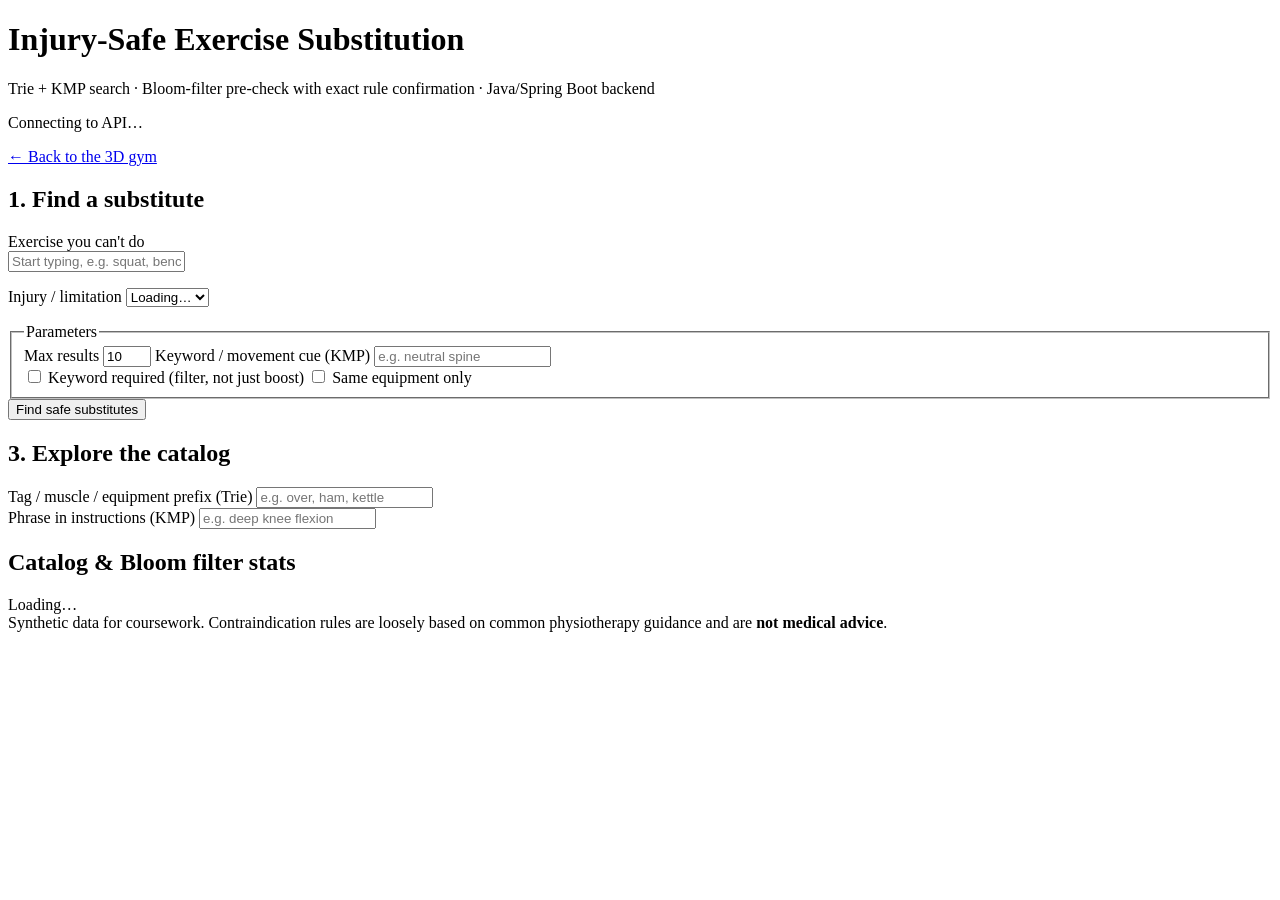
==== frontend/classic.html @ 025ae620 "Add 3D gym UI with guided flow; keep form UI as classic view Co-Authored-By: Claude Opus 5.5 <norepl" ====
<!doctype html>
<html lang="en">
<head>
  <meta charset="utf-8">
  <meta name="viewport" content="width=device-width, initial-scale=1">
  <title>Classic View · Exercise Substitution</title>
  <link rel="stylesheet" href="classic.css">
</head>
<body>
<header>
  <h1>Injury-Safe Exercise Substitution</h1>
  <p class="sub">Trie + KMP search · Bloom-filter pre-check with exact rule confirmation · Java/Spring Boot backend</p>
  <p id="health" class="muted">Connecting to API…</p>
  <p class="small"><a href="index.html">← Back to the 3D gym</a></p>
</header>

<main>
  <section class="card">
    <h2>1. Find a substitute</h2>
    <form id="subForm" autocomplete="off">
      <label for="exercise">Exercise you can't do</label>
      <div class="ac-wrap">
        <input id="exercise" placeholder="Start typing, e.g. squat, bench, press…" required>
        <ul id="acList" class="ac-list" hidden></ul>
      </div>
      <p id="acMeta" class="muted small"></p>

      <label for="injury">Injury / limitation</label>
      <select id="injury" required><option value="">Loading…</option></select>
      <p id="injuryInfo" class="muted small"></p>

      <fieldset>
        <legend>Parameters</legend>
        <div class="row">
          <label>Max results <input id="maxResults" type="number" min="1" max="50" value="10"></label>
          <label>Keyword / movement cue (KMP) <input id="keyword" placeholder="e.g. neutral spine"></label>
        </div>
        <div class="row">
          <label class="check"><input id="requireKeyword" type="checkbox"> Keyword required (filter, not just boost)</label>
          <label class="check"><input id="sameEquipmentOnly" type="checkbox"> Same equipment only</label>
        </div>
      </fieldset>
      <button type="submit" id="go">Find safe substitutes</button>
    </form>
    <div id="error" class="error" hidden></div>
  </section>

  <section id="resultSection" class="card" hidden>
    <h2>2. Results</h2>
    <div id="statusBanner"></div>
    <div id="targetInfo"></div>
    <details open>
      <summary><strong>Method used</strong> (pipeline)</summary>
      <div id="pipeline" class="pipeline"></div>
    </details>
    <table id="resultsTable">
      <thead><tr><th>#</th><th>Exercise</th><th>Score</th><th>Why accepted</th><th>Safety check</th></tr></thead>
      <tbody></tbody>
    </table>
    <details>
      <summary id="rejectedSummary">Rejected candidates</summary>
      <table id="rejectedTable">
        <thead><tr><th>Exercise</th><th>Stage</th><th>Method</th><th>Reason(s)</th></tr></thead>
        <tbody></tbody>
      </table>
    </details>
  </section>

  <section class="card">
    <h2>3. Explore the catalog</h2>
    <div class="row">
      <form id="tagForm" class="grow">
        <label for="tagPrefix">Tag / muscle / equipment prefix (Trie)</label>
        <input id="tagPrefix" placeholder="e.g. over, ham, kettle">
      </form>
      <form id="textForm" class="grow">
        <label for="phrase">Phrase in instructions (KMP)</label>
        <input id="phrase" placeholder="e.g. deep knee flexion">
      </form>
    </div>
    <div id="exploreOut"></div>
  </section>

  <section class="card">
    <h2>Catalog &amp; Bloom filter stats</h2>
    <div id="stats" class="muted">Loading…</div>
  </section>
</main>

<footer class="muted small">
  Synthetic data for coursework. Contraindication rules are loosely based on common physiotherapy guidance and are <strong>not medical advice</strong>.
</footer>
<script src="classic.js"></script>
</body>
</html>
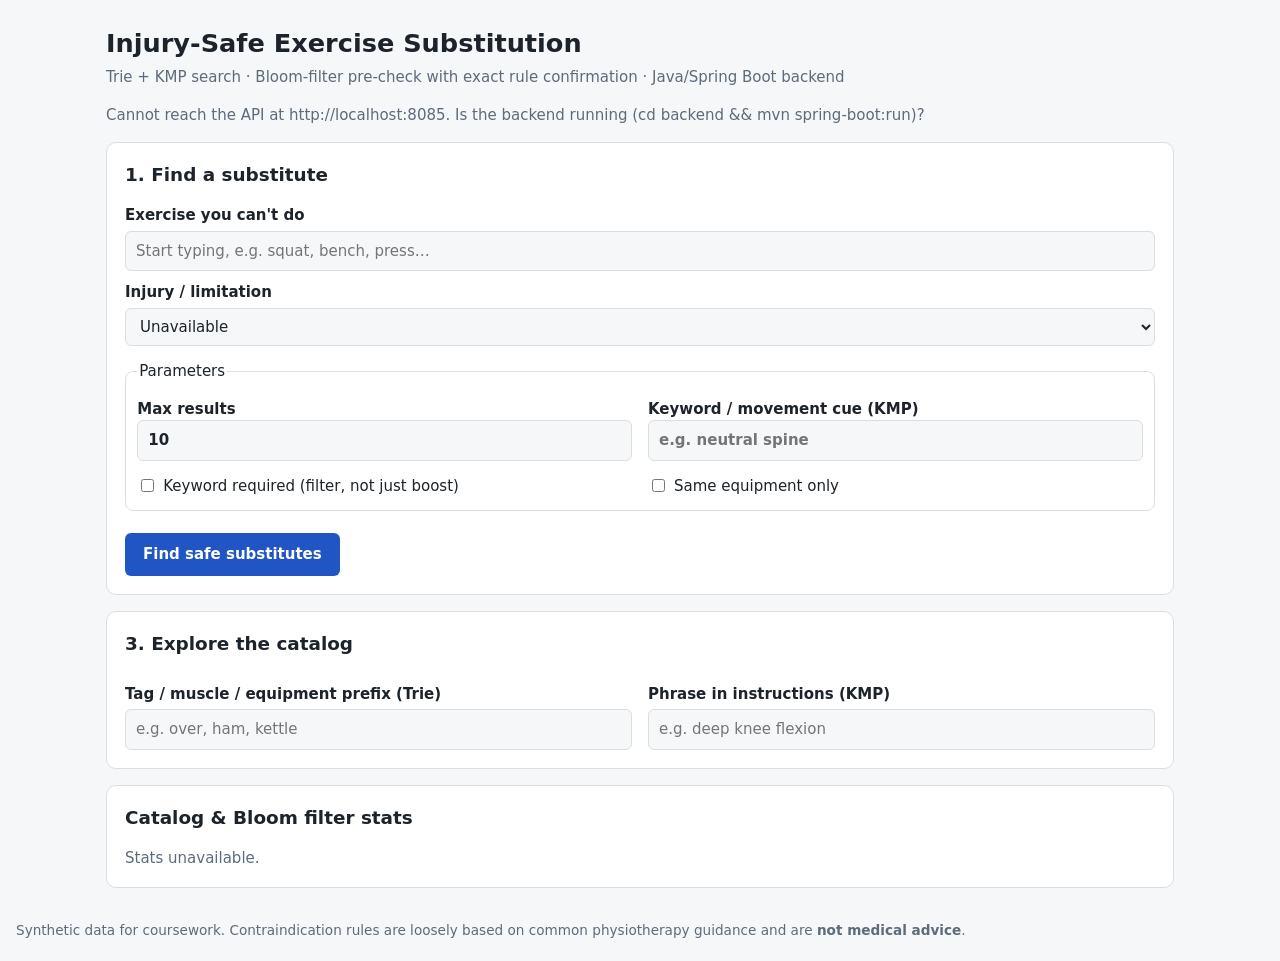
==== commit 525d4c9c: "Add gym station endpoints and plain-language injury areas Co-Authored-By: Claude Opus 5.5 <noreply@a" ====
--- a/frontend/classic.html
+++ b/frontend/classic.html
@@ -3,15 +3,14 @@
 <head>
   <meta charset="utf-8">
   <meta name="viewport" content="width=device-width, initial-scale=1">
-  <title>Classic View · Exercise Substitution</title>
-  <link rel="stylesheet" href="classic.css">
+  <title>Injury-Safe Exercise Substitution</title>
+  <link rel="stylesheet" href="style.css">
 </head>
 <body>
 <header>
   <h1>Injury-Safe Exercise Substitution</h1>
   <p class="sub">Trie + KMP search · Bloom-filter pre-check with exact rule confirmation · Java/Spring Boot backend</p>
   <p id="health" class="muted">Connecting to API…</p>
-  <p class="small"><a href="index.html">← Back to the 3D gym</a></p>
 </header>
 
 <main>
@@ -90,6 +89,6 @@
 <footer class="muted small">
   Synthetic data for coursework. Contraindication rules are loosely based on common physiotherapy guidance and are <strong>not medical advice</strong>.
 </footer>
-<script src="classic.js"></script>
+<script src="app.js"></script>
 </body>
 </html>
--- a/frontend/style.css
+++ b/frontend/style.css
@@ -0,0 +1,61 @@
+:root {
+  --bg: #f6f7f9; --card: #fff; --text: #1d232b; --muted: #5e6b7a; --border: #d9dee5;
+  --accent: #2155c4; --ok: #1d7a43; --ok-bg: #e5f5eb; --warn: #9a5b00; --warn-bg: #fff3dd;
+  --bad: #b3261e; --bad-bg: #fdeceb; --chip: #eef1f6;
+}
+@media (prefers-color-scheme: dark) {
+  :root {
+    --bg: #14171c; --card: #1d2129; --text: #e6e9ee; --muted: #9aa5b4; --border: #333a45;
+    --accent: #7aa2ff; --ok: #6fd39a; --ok-bg: #18352a; --warn: #f2c26b; --warn-bg: #3a2e16;
+    --bad: #ff8a80; --bad-bg: #3d1f1d; --chip: #2a303a;
+  }
+}
+* { box-sizing: border-box; }
+body { margin: 0; font: 15px/1.5 system-ui, -apple-system, Segoe UI, Roboto, sans-serif; background: var(--bg); color: var(--text); }
+header, main, footer { max-width: 1100px; margin: 0 auto; padding: 0 16px; }
+header { padding-top: 24px; }
+h1 { margin: 0 0 4px; font-size: 1.6rem; }
+h2 { margin-top: 0; font-size: 1.15rem; }
+.sub { margin: 0; color: var(--muted); }
+.card { background: var(--card); border: 1px solid var(--border); border-radius: 10px; padding: 18px; margin: 16px 0; }
+label { display: block; font-weight: 600; margin: 10px 0 4px; }
+label.check { font-weight: 400; display: flex; gap: 6px; align-items: center; }
+input, select, button { font: inherit; color: inherit; }
+input:not([type=checkbox]), select { width: 100%; padding: 8px 10px; border: 1px solid var(--border); border-radius: 6px; background: var(--bg); }
+fieldset { border: 1px solid var(--border); border-radius: 8px; margin: 14px 0; }
+.row { display: flex; gap: 16px; flex-wrap: wrap; }
+.row > * { flex: 1 1 240px; }
+.grow { flex: 1 1 300px; }
+button { margin-top: 8px; padding: 10px 18px; border: 0; border-radius: 6px; background: var(--accent); color: #fff; font-weight: 600; cursor: pointer; }
+button:disabled { opacity: .6; cursor: wait; }
+.muted { color: var(--muted); }
+.small { font-size: .85rem; margin: 4px 0; }
+.ac-wrap { position: relative; }
+.ac-list { position: absolute; z-index: 5; left: 0; right: 0; margin: 2px 0 0; padding: 0; list-style: none; background: var(--card); border: 1px solid var(--border); border-radius: 6px; max-height: 280px; overflow: auto; }
+.ac-list li { padding: 6px 10px; cursor: pointer; }
+.ac-list li:hover, .ac-list li.active { background: var(--chip); }
+.ac-list li small { color: var(--muted); margin-left: 6px; }
+.error { margin-top: 12px; padding: 10px 12px; border-radius: 6px; background: var(--bad-bg); color: var(--bad); }
+.banner { padding: 10px 12px; border-radius: 6px; margin-bottom: 10px; font-weight: 600; }
+.banner.ok { background: var(--ok-bg); color: var(--ok); }
+.banner.warn { background: var(--warn-bg); color: var(--warn); }
+table { width: 100%; border-collapse: collapse; margin-top: 10px; font-size: .9rem; }
+th, td { text-align: left; vertical-align: top; padding: 7px 8px; border-bottom: 1px solid var(--border); }
+th { color: var(--muted); font-weight: 600; }
+.chip { display: inline-block; padding: 1px 8px; border-radius: 999px; background: var(--chip); font-size: .8rem; margin: 1px 2px 1px 0; }
+.method { display: inline-block; padding: 2px 8px; border-radius: 4px; font-size: .75rem; font-weight: 700; font-family: ui-monospace, Menlo, monospace; }
+.m-neg { background: var(--ok-bg); color: var(--ok); }
+.m-fp { background: var(--warn-bg); color: var(--warn); }
+.m-bad { background: var(--bad-bg); color: var(--bad); }
+.pipeline { display: grid; grid-template-columns: repeat(auto-fit, minmax(220px, 1fr)); gap: 8px; margin: 8px 0; }
+.pipeline div { background: var(--bg); border: 1px solid var(--border); border-radius: 6px; padding: 8px; font-size: .85rem; }
+.pipeline b { display: block; font-size: .75rem; color: var(--muted); text-transform: uppercase; letter-spacing: .03em; }
+.snippet { font-family: ui-monospace, Menlo, monospace; font-size: .8rem; color: var(--muted); }
+mark { background: #ffe08a; color: #000; border-radius: 2px; }
+details { margin-top: 10px; }
+summary { cursor: pointer; }
+footer { padding: 16px; }
+@media (max-width: 640px) {
+  #resultsTable th:nth-child(4), #resultsTable td:nth-child(4) { display: none; }
+  table { font-size: .82rem; }
+}
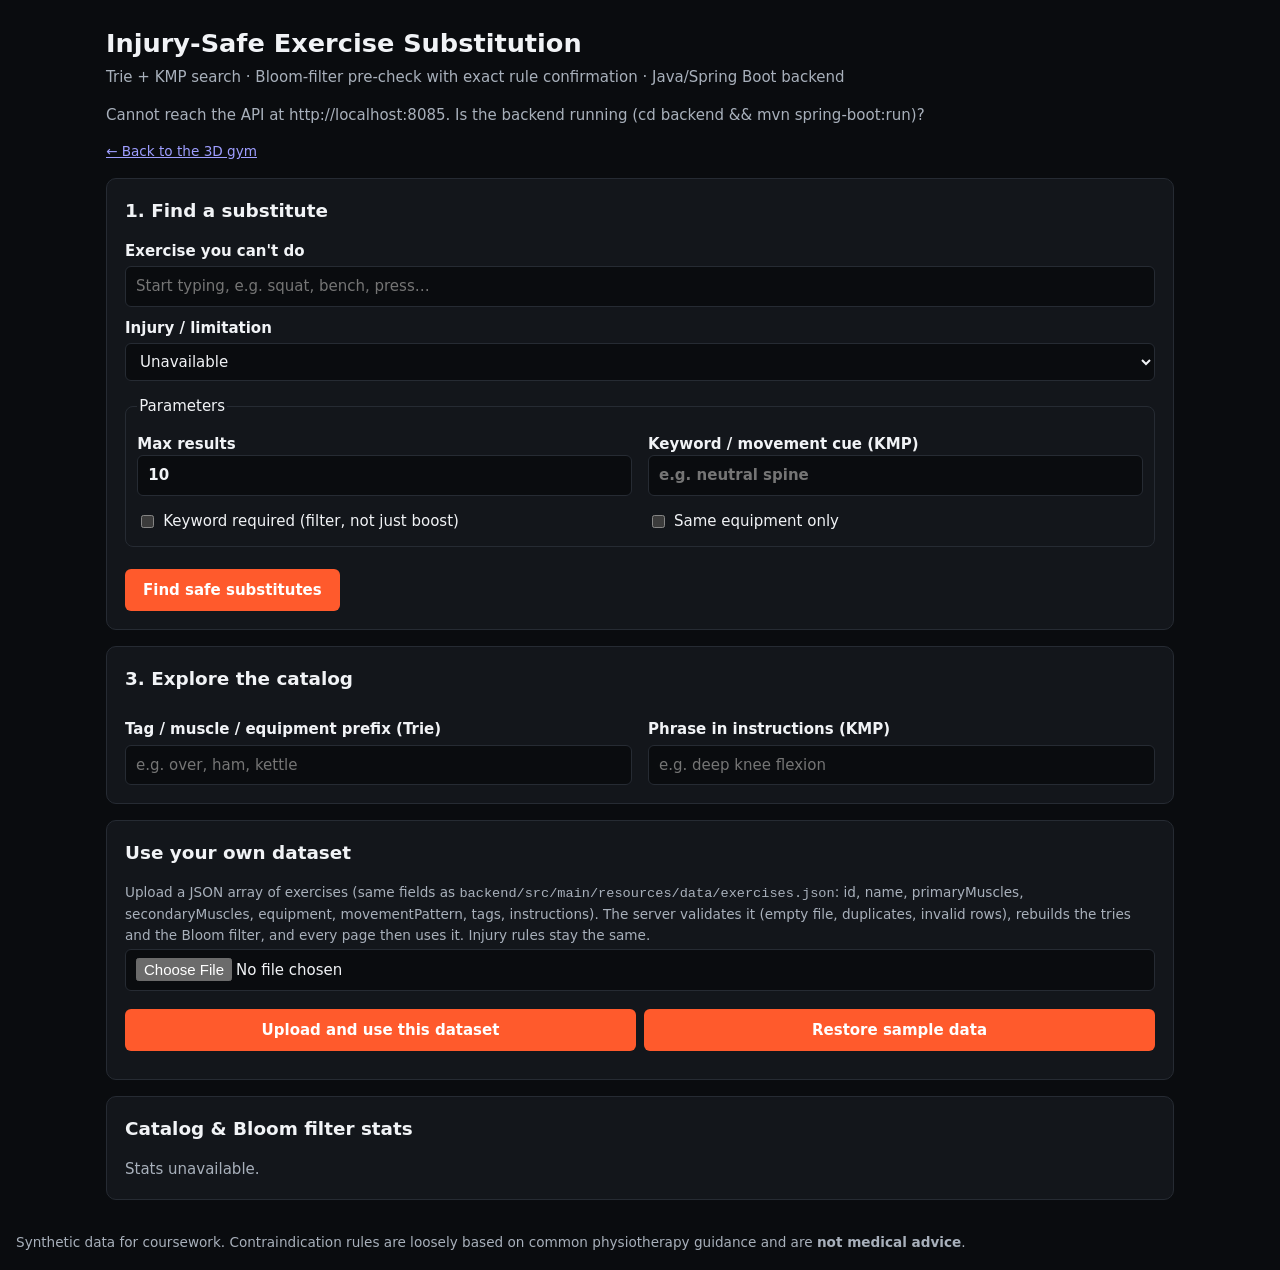
==== commit b340acaa: "Close guideline gaps: dataset upload, proposal, success criteria, charts - POST /api/catalog (valida" ====
--- a/frontend/classic.html
+++ b/frontend/classic.html
@@ -3,14 +3,15 @@
 <head>
   <meta charset="utf-8">
   <meta name="viewport" content="width=device-width, initial-scale=1">
-  <title>Injury-Safe Exercise Substitution</title>
-  <link rel="stylesheet" href="style.css">
+  <title>Classic View · Exercise Substitution</title>
+  <link rel="stylesheet" href="classic.css">
 </head>
 <body>
 <header>
   <h1>Injury-Safe Exercise Substitution</h1>
   <p class="sub">Trie + KMP search · Bloom-filter pre-check with exact rule confirmation · Java/Spring Boot backend</p>
   <p id="health" class="muted">Connecting to API…</p>
+  <p class="small"><a href="index.html">← Back to the 3D gym</a></p>
 </header>
 
 <main>
@@ -80,6 +81,18 @@
     <div id="exploreOut"></div>
   </section>
 
+  <section class="card" id="upload">
+    <h2>Use your own dataset</h2>
+    <p class="muted small">Upload a JSON array of exercises (same fields as <code>backend/src/main/resources/data/exercises.json</code>: id, name, primaryMuscles, secondaryMuscles, equipment, movementPattern, tags, instructions).
+      The server validates it (empty file, duplicates, invalid rows), rebuilds the tries and the Bloom filter, and every page then uses it. Injury rules stay the same.</p>
+    <input type="file" id="dataFile" accept=".json,application/json" aria-label="Exercise dataset JSON file">
+    <div class="row" style="margin-top:10px;gap:8px;display:flex;flex-wrap:wrap">
+      <button id="uploadBtn" type="button">Upload and use this dataset</button>
+      <button id="resetBtn" type="button">Restore sample data</button>
+    </div>
+    <div id="uploadResult" class="small" style="margin-top:10px"></div>
+  </section>
+
   <section class="card">
     <h2>Catalog &amp; Bloom filter stats</h2>
     <div id="stats" class="muted">Loading…</div>
@@ -89,6 +102,6 @@
 <footer class="muted small">
   Synthetic data for coursework. Contraindication rules are loosely based on common physiotherapy guidance and are <strong>not medical advice</strong>.
 </footer>
-<script src="app.js"></script>
+<script src="classic.js"></script>
 </body>
 </html>
--- a/frontend/classic.css
+++ b/frontend/classic.css
@@ -0,0 +1,63 @@
+:root {
+  color-scheme: dark;
+  --bg: #0a0c0f; --card: #13161b; --text: #f1f3f6; --muted: #a8b0bb; --border: #262b33;
+  --accent: #ff5a2c; --ok: #4ade80; --ok-bg: #14301f; --warn: #fbbf24; --warn-bg: #33280f;
+  --bad: #f87171; --bad-bg: #3a1a1a; --chip: #1b1f26;
+}
+@media (prefers-color-scheme: dark) {
+  :root {
+    --bg: #14171c; --card: #1d2129; --text: #e6e9ee; --muted: #9aa5b4; --border: #333a45;
+    --accent: #7aa2ff; --ok: #6fd39a; --ok-bg: #18352a; --warn: #f2c26b; --warn-bg: #3a2e16;
+    --bad: #ff8a80; --bad-bg: #3d1f1d; --chip: #2a303a;
+  }
+}
+* { box-sizing: border-box; }
+body { margin: 0; font: 15px/1.5 system-ui, -apple-system, Segoe UI, Roboto, sans-serif; background: var(--bg); color: var(--text); }
+header, main, footer { max-width: 1100px; margin: 0 auto; padding: 0 16px; }
+header { padding-top: 24px; }
+h1 { margin: 0 0 4px; font-size: 1.6rem; }
+h2 { margin-top: 0; font-size: 1.15rem; }
+.sub { margin: 0; color: var(--muted); }
+.card { background: var(--card); border: 1px solid var(--border); border-radius: 10px; padding: 18px; margin: 16px 0; }
+label { display: block; font-weight: 600; margin: 10px 0 4px; }
+label.check { font-weight: 400; display: flex; gap: 6px; align-items: center; }
+input, select, button { font: inherit; color: inherit; }
+input:not([type=checkbox]), select { width: 100%; padding: 8px 10px; border: 1px solid var(--border); border-radius: 6px; background: var(--bg); }
+fieldset { border: 1px solid var(--border); border-radius: 8px; margin: 14px 0; }
+.row { display: flex; gap: 16px; flex-wrap: wrap; }
+.row > * { flex: 1 1 240px; }
+.grow { flex: 1 1 300px; }
+button { margin-top: 8px; padding: 10px 18px; border: 0; border-radius: 6px; background: var(--accent); color: #fff; font-weight: 600; cursor: pointer; }
+button:disabled { opacity: .6; cursor: wait; }
+.muted { color: var(--muted); }
+.small { font-size: .85rem; margin: 4px 0; }
+.ac-wrap { position: relative; }
+.ac-list { position: absolute; z-index: 5; left: 0; right: 0; margin: 2px 0 0; padding: 0; list-style: none; background: var(--card); border: 1px solid var(--border); border-radius: 6px; max-height: 280px; overflow: auto; }
+.ac-list li { padding: 6px 10px; cursor: pointer; }
+.ac-list li:hover, .ac-list li.active { background: var(--chip); }
+.ac-list li small { color: var(--muted); margin-left: 6px; }
+.error { margin-top: 12px; padding: 10px 12px; border-radius: 6px; background: var(--bad-bg); color: var(--bad); }
+.banner { padding: 10px 12px; border-radius: 6px; margin-bottom: 10px; font-weight: 600; }
+.banner.ok { background: var(--ok-bg); color: var(--ok); }
+.banner.warn { background: var(--warn-bg); color: var(--warn); }
+table { width: 100%; border-collapse: collapse; margin-top: 10px; font-size: .9rem; }
+th, td { text-align: left; vertical-align: top; padding: 7px 8px; border-bottom: 1px solid var(--border); }
+th { color: var(--muted); font-weight: 600; }
+.chip { display: inline-block; padding: 1px 8px; border-radius: 999px; background: var(--chip); font-size: .8rem; margin: 1px 2px 1px 0; }
+.method { display: inline-block; padding: 2px 8px; border-radius: 4px; font-size: .75rem; font-weight: 700; font-family: ui-monospace, Menlo, monospace; }
+.m-neg { background: var(--ok-bg); color: var(--ok); }
+.m-fp { background: var(--warn-bg); color: var(--warn); }
+.m-bad { background: var(--bad-bg); color: var(--bad); }
+.pipeline { display: grid; grid-template-columns: repeat(auto-fit, minmax(220px, 1fr)); gap: 8px; margin: 8px 0; }
+.pipeline div { background: var(--bg); border: 1px solid var(--border); border-radius: 6px; padding: 8px; font-size: .85rem; }
+.pipeline b { display: block; font-size: .75rem; color: var(--muted); text-transform: uppercase; letter-spacing: .03em; }
+.snippet { font-family: ui-monospace, Menlo, monospace; font-size: .8rem; color: var(--muted); }
+mark { background: #ffe08a; color: #000; border-radius: 2px; }
+details { margin-top: 10px; }
+summary { cursor: pointer; }
+footer { padding: 16px; }
+@media (max-width: 640px) {
+  #resultsTable th:nth-child(4), #resultsTable td:nth-child(4) { display: none; }
+  table { font-size: .82rem; }
+}
+.ok { color: var(--ok); } .bad { color: var(--bad); }
